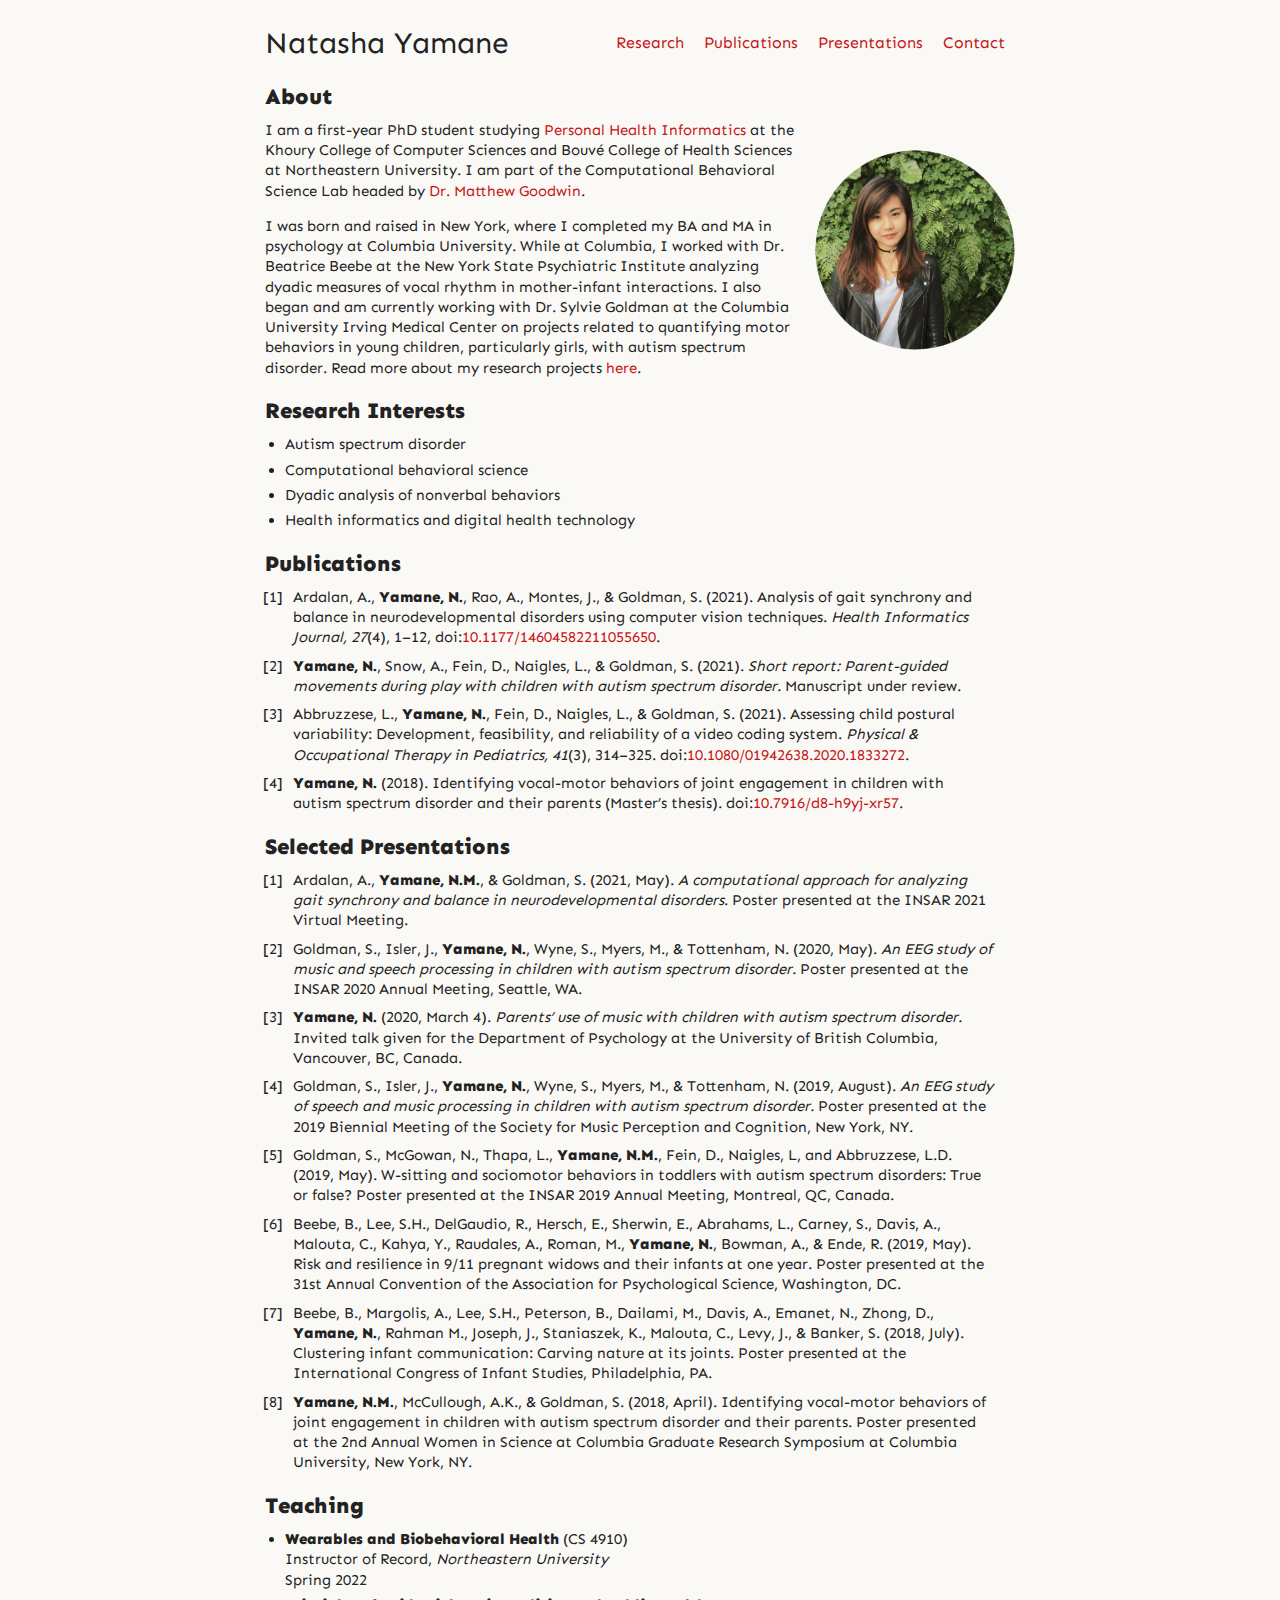
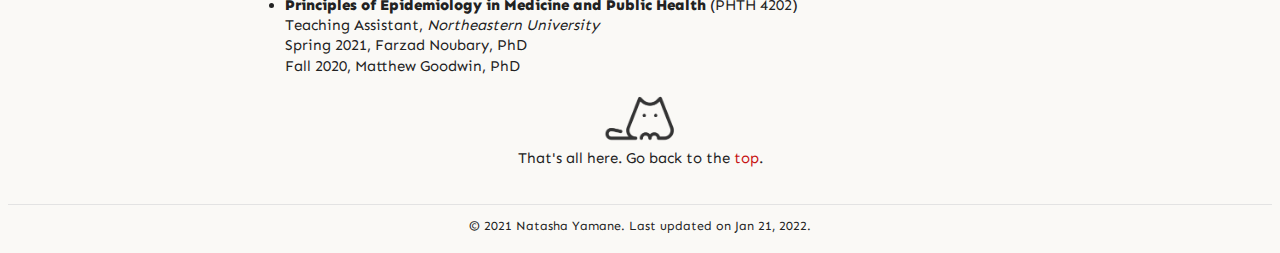
==== index.html @ d6c49e16 "updated pubs and teaching" ====
<!DOCTYPE html>
<html lang="en">

<head>
    <title>Natasha M. Yamane</title>
    <meta charset="UTF-8">
    <link rel="preconnect" href="https://fonts.googleapis.com">
    <link rel="preconnect" href="https://fonts.gstatic.com" crossorigin>
    <link href="https://fonts.googleapis.com/css2?family=Sen&display=swap" rel="stylesheet">
    <link href="https://fonts.googleapis.com/css2?family=Sen:wght@400;700;800&display=swap" rel="stylesheet">
    <link rel="stylesheet" href="style.css">
</head>
    
<body>
    <div class="wrapper">
        <div class="navbar">
            <a href="index.html" class="title">Natasha Yamane</a>
            <ul class="navbar-list">
                <li class="navbar-item"><a href="research.html">Research</a></li>
                <li class="navbar-item"><a href="#pubs">Publications</a></li>
                <li class="navbar-item"><a href="#presentations">Presentations</a></li>
                <li class="navbar-item"><a href="contact.html">Contact</a></li>
            </ul>
        </div>

        <div class="container">
            <h2>About</h2>
            <p><img class="profile-picture" src="assets/nyamane_profile.png"></p>
            <p>I am a first-year PhD student studying <a href="https://phi.khoury.northeastern.edu/" target="new">Personal Health Informatics</a> at the Khoury College of Computer Sciences and Bouvé College of Health Sciences at Northeastern University. I am part of the Computational Behavioral Science Lab headed by <a href="https://www.khoury.northeastern.edu/people/matthew-goodwin">Dr. Matthew Goodwin</a>.</p>
            
            <p>I was born and raised in New York, where I completed my BA and MA in psychology at Columbia University. While at Columbia, I worked with Dr. Beatrice Beebe at the New York State Psychiatric Institute analyzing dyadic measures of vocal rhythm in mother-infant interactions. I also began and am currently working with Dr. Sylvie Goldman at the Columbia University Irving Medical Center on projects related to quantifying motor behaviors in young children, particularly girls, with autism spectrum disorder. Read more about my research projects <a href="/research.html">here</a>.</p>
            
            <h2>Research Interests</h2>
            <ul>
                <li>Autism spectrum disorder</li>
                <li>Computational behavioral science</li>
                <li>Dyadic analysis of nonverbal behaviors</li>
                <li>Health informatics and digital health technology</li>
            </ul>
            
            <h2 id="pubs">Publications</h2>
            <ol>
                <li>Ardalan, A., <b>Yamane, N.</b>, Rao, A., Montes, J., & Goldman, S. (2021). Analysis of gait synchrony and balance in neurodevelopmental disorders using computer vision techniques. <i>Health Informatics Journal, 27</i>(4), 1–12, doi:<a href="https://doi.org/10.1177/14604582211055650" target="new">10.1177/14604582211055650</a>.</li>
                <li><b>Yamane, N.</b>, Snow, A., Fein, D., Naigles, L., & Goldman, S. (2021). <i>Short report: Parent-guided movements during play with children with autism spectrum disorder.</i> Manuscript under review.</li>
                <li>Abbruzzese, L., <b>Yamane, N.</b>, Fein, D., Naigles, L., & Goldman, S. (2021). Assessing child postural variability: Development, feasibility, and reliability of a video coding system. <i>Physical & Occupational Therapy in Pediatrics, 41</i>(3), 314–325. doi:<a href="https://doi.org/10.1080/01942638.2020.1833272" target="new">10.1080/01942638.2020.1833272</a>.</li>
                <li><b>Yamane, N.</b> (2018). Identifying vocal-motor behaviors of joint engagement in children with autism spectrum disorder and their parents (Master’s thesis). doi:<a href="https://academiccommons.columbia.edu/doi/10.7916/d8-h9yj-xr57" target="new">10.7916/d8-h9yj-xr57</a>.</li>
            </ol>
            
            <h2 id="presentations">Selected Presentations</h2>
            <ol>
                <li>Ardalan, A., <b>Yamane, N.M.</b>, & Goldman, S. (2021, May). <i>A computational approach for analyzing gait synchrony and balance in neurodevelopmental disorders</i>. Poster presented at the INSAR 2021 Virtual Meeting.</li>
                <li>Goldman, S., Isler, J., <b>Yamane, N.</b>, Wyne, S., Myers, M., & Tottenham, N. (2020, May). <i>An EEG study of music and speech processing in children with autism spectrum disorder.</i> Poster presented at the INSAR 2020 Annual Meeting, Seattle, WA.</li>
                <li><b>Yamane, N.</b> (2020, March 4). <i>Parents’ use of music with children with autism spectrum disorder.</i> Invited talk given for the Department of Psychology at the University of British Columbia, Vancouver, BC, Canada.</li>
                <li>Goldman, S., Isler, J., <b>Yamane, N.</b>, Wyne, S., Myers, M., & Tottenham, N. (2019, August). <i>An EEG study of speech and music processing in children with autism spectrum disorder.</i> Poster presented at the 2019 Biennial Meeting of the Society for Music Perception and Cognition, New York, NY.</li>
                <li>Goldman, S., McGowan, N., Thapa, L., <b>Yamane, N.M.</b>, Fein, D., Naigles, L, and Abbruzzese, L.D. (2019, May). W-sitting and sociomotor behaviors in toddlers with autism spectrum disorders: True or false? Poster presented at the INSAR 2019 Annual Meeting, Montreal, QC, Canada.</li>
                <li>Beebe, B., Lee, S.H., DelGaudio, R., Hersch, E., Sherwin, E., Abrahams, L., Carney, S., Davis, A., Malouta, C., Kahya, Y., Raudales, A., Roman, M., <b>Yamane, N.</b>, Bowman, A., & Ende, R. (2019, May). Risk and resilience in 9/11 pregnant widows and their infants at one year. Poster presented at the 31st Annual Convention of the Association for Psychological Science, Washington, DC.</li>
                <li>Beebe, B., Margolis, A., Lee, S.H., Peterson, B., Dailami, M., Davis, A., Emanet, N., Zhong, D., <b>Yamane, N.</b>, Rahman M., Joseph, J., Staniaszek, K., Malouta, C., Levy, J., & Banker, S. (2018, July). Clustering infant communication: Carving nature at its joints. Poster presented at the International Congress of Infant Studies, Philadelphia, PA.</li>
                <li><b>Yamane, N.M.</b>, McCullough, A.K., & Goldman, S. (2018, April). Identifying vocal-motor behaviors of joint engagement in children with autism spectrum disorder and their parents. Poster presented at the 2nd Annual Women in Science at Columbia Graduate Research Symposium at Columbia University, New York, NY.</li>
            </ol>
            
            <h2>Teaching</h2>
            <ul>
                <li><b>Wearables and Biobehavioral Health</b> (CS 4910)
                <br>
                Instructor of Record, <i>Northeastern University</i>
                <br>
                Spring 2022</li>
                <li><b>Principles of Epidemiology in Medicine and Public Health</b> (PHTH 4202)
                <br>
                Teaching Assistant, <i>Northeastern University</i>
                <br>
                Spring 2021, Farzad Noubary, PhD
                <br>
                Fall 2020, Matthew Goodwin, PhD</li>
            </ul>
            
            <p align="center"><img src="assets/cat.png" width="75">
            <br>
            That's all here. Go back to the <a href="#top">top</a>.</p>
        </div>
    </div>
    
    <footer class="footer">
        <div>
            <small>© 2021 Natasha Yamane. Last updated on <a href="https://github.com/nmy2103/nmy2103.github.io">Jan 21, 2022</a>.</small>
        </div>
    </footer>
</body>
</html>
---- style.css ----
/* general formatting */
html {
    scroll-behavior: smooth;
}

body, p {
    background-color: #FAF9F6;
    font-family: 'Sen', sans-serif;
    font-size: 15px;
    color: #222222;
    line-height: 1.35em;
}

b {
    font-weight: 800;
}

strong {
    font-weight: 700;
}

.title {
    font-size: 30px;
    color: #222222;
}

h1, h2 {
    font-size: 22px;
    font-family: 'Sen', sans-serif;
    font-weight: 800;
    padding-top: 5px;
    margin-bottom: -2px;
}

table, th, tr {
    border: 0;
    padding-right: 3px;
    margin-top: 10px;
    margin-left: -2px;
    width: 100%;
}

/* styles profile picture */
.profile-picture {
    height: 200px;
    width: 200px;
    position: relative;
    margin: 30px 0 0 15px;
    float: right;
    border-radius: 50%;
}

/* styles links and navigation bar */
.navbar {
    display: flex;
    flex-direction: row;
    justify-content: space-between;
    align-items: center;
    margin-top: 15px;
}

.navbar-list {
    display: flex;
    margin: 0;
    padding: 0;
}

.navbar-item {
    display: flex;
    list-style-type: none;
    margin: 5px;
}

.navbar-item a {
    padding: 5px;
    font-size: 16px;
    color: #c71414;
}

a {
    text-decoration: none;
    color: #c71414;
}
    
a:hover {
    text-decoration: none;
    background-color: #c71414;
    color: #ffffff;
}

.clicked {
    padding: 5px;
    font-size: 16px;
    color: #c71414;
    font-weight: 800;
}

/* styles page components */
.wrapper {
    min-height: 100%;
    max-width: 750px;
    margin: auto;
    display: flex;
    flex-direction: column;
    position: relative;
}

.container {
    max-width: 750px;
    margin: 0;
}

.footer {
    border-top: 1px solid #e3e3e3;
    padding: 10px 0px 0px 0px;
    margin-top: 20px;
    left: 0;
    bottom: 0;
    height: 30px;
    width: 100%;
}

.footer-short {
    border-top: 1px solid #e3e3e3;
    padding: 10px 0px 0px 0px;
    position: absolute;
    left: 0;
    bottom: 0;
    height: 30px;
    width: 100%;
}

footer div {
    text-align: center;
    margin: auto;
}

footer a {
    color: #222222;
}

/* styles lists and list items */
.container ol, ul {
    padding: 0 20px 0 20px;
    display: block;
    counter-reset: list;
}

.container ul>li {
    margin: 5px 0 5px 0;
}

.container ol>li {
    margin: 8px 0 5px 8px;
    list-style: none;
    position: relative;
}

.container ol>li:before {
    content: "[" counter(list,decimal) "] ";
    counter-increment: list;
    position: absolute;
    margin-left: -30px;
}
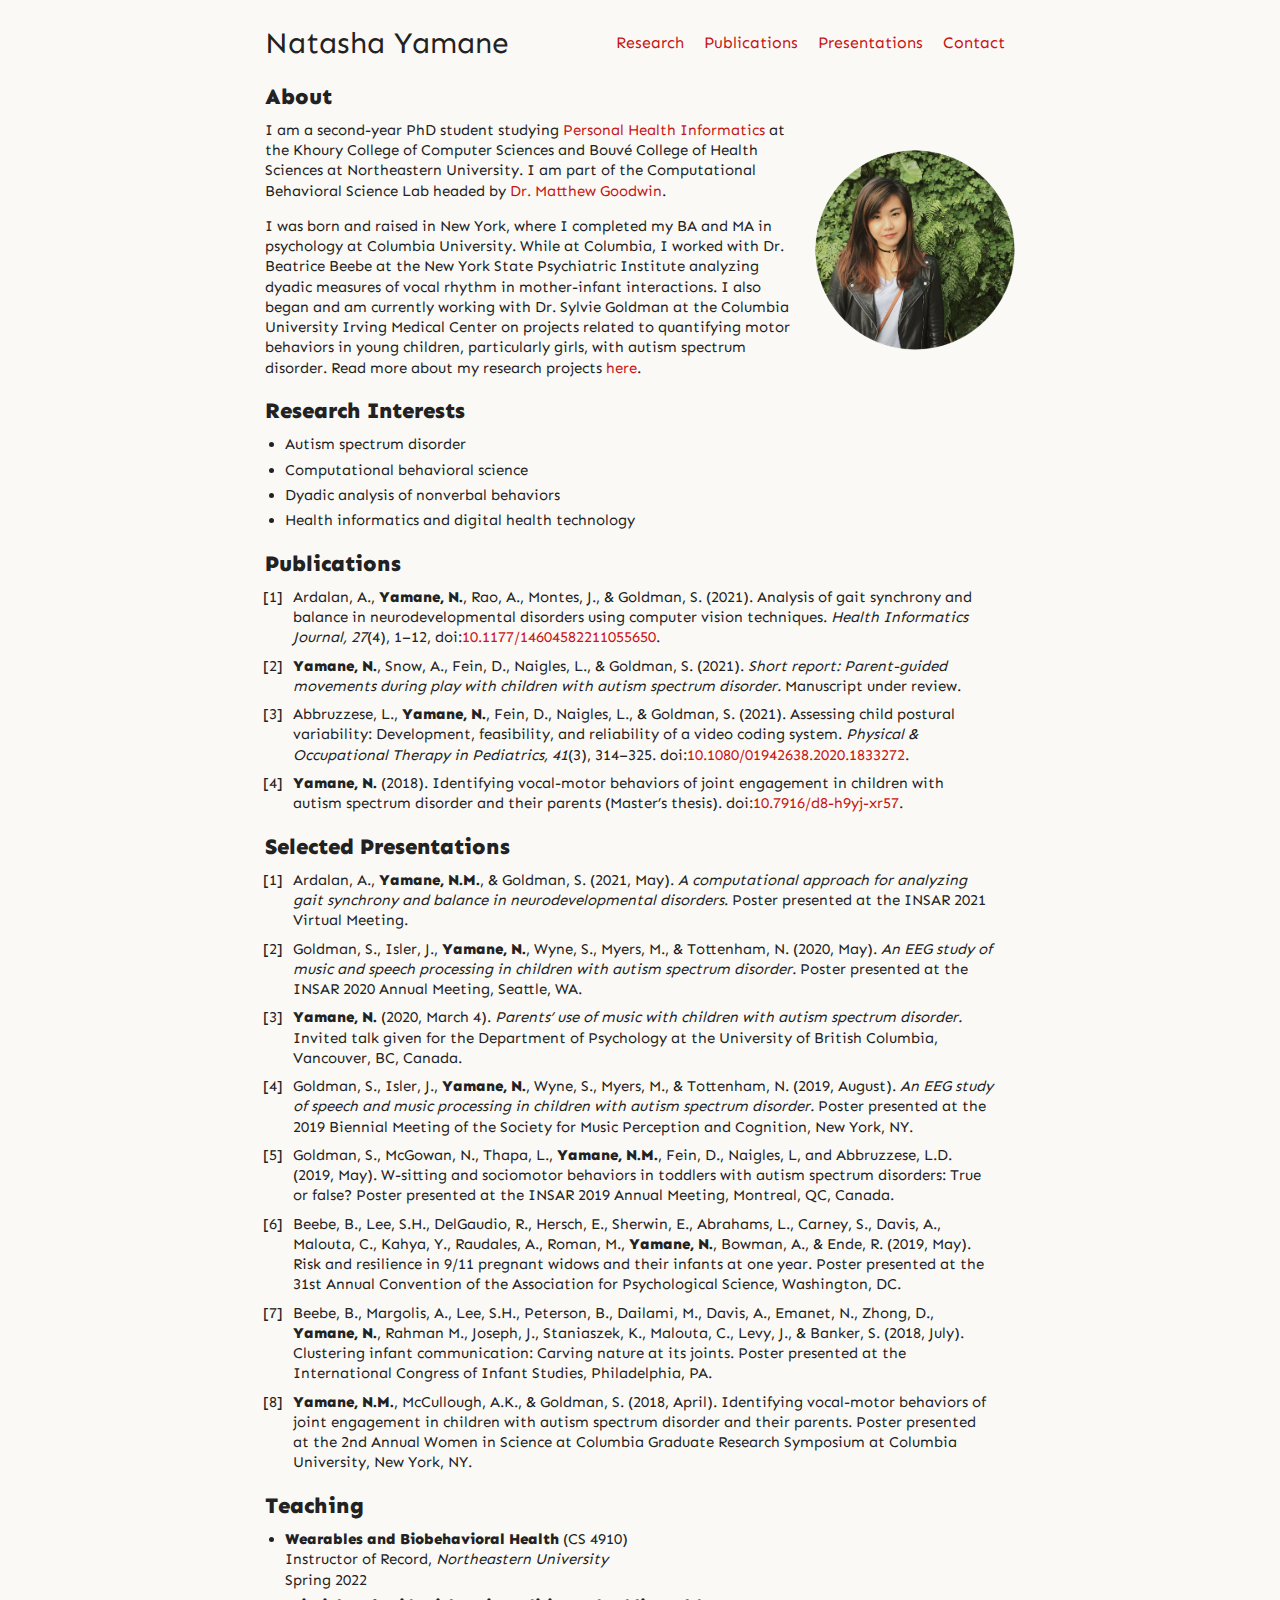
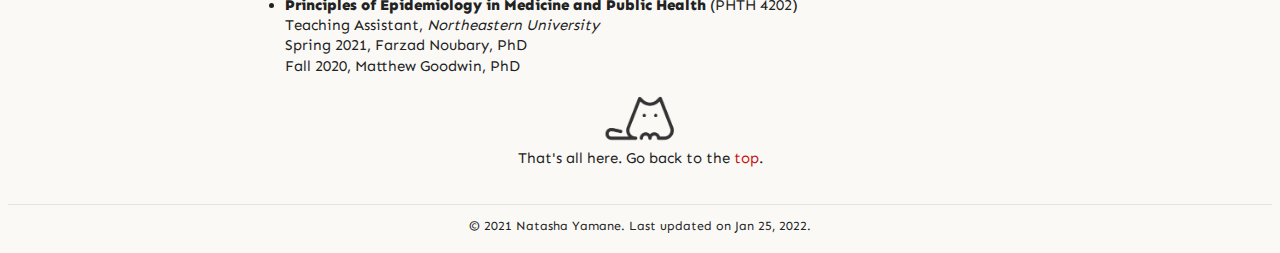
==== commit b57a4652: "updated about" ====
--- a/index.html
+++ b/index.html
@@ -2,13 +2,13 @@
 <html lang="en">
 
 <head>
-    <title>Natasha M. Yamane</title>
     <meta charset="UTF-8">
     <link rel="preconnect" href="https://fonts.googleapis.com">
     <link rel="preconnect" href="https://fonts.gstatic.com" crossorigin>
     <link href="https://fonts.googleapis.com/css2?family=Sen&display=swap" rel="stylesheet">
     <link href="https://fonts.googleapis.com/css2?family=Sen:wght@400;700;800&display=swap" rel="stylesheet">
-    <link rel="stylesheet" href="style.css">
+    <link rel="stylesheet" type="text/css" href="style.css">
+    <title>Natasha M. Yamane</title>
 </head>
     
 <body>
@@ -26,7 +26,7 @@
         <div class="container">
             <h2>About</h2>
             <p><img class="profile-picture" src="assets/nyamane_profile.png"></p>
-            <p>I am a first-year PhD student studying <a href="https://phi.khoury.northeastern.edu/" target="new">Personal Health Informatics</a> at the Khoury College of Computer Sciences and Bouvé College of Health Sciences at Northeastern University. I am part of the Computational Behavioral Science Lab headed by <a href="https://www.khoury.northeastern.edu/people/matthew-goodwin">Dr. Matthew Goodwin</a>.</p>
+            <p>I am a second-year PhD student studying <a href="https://phi.khoury.northeastern.edu/" target="new">Personal Health Informatics</a> at the Khoury College of Computer Sciences and Bouvé College of Health Sciences at Northeastern University. I am part of the Computational Behavioral Science Lab headed by <a href="https://www.khoury.northeastern.edu/people/matthew-goodwin">Dr. Matthew Goodwin</a>.</p>
             
             <p>I was born and raised in New York, where I completed my BA and MA in psychology at Columbia University. While at Columbia, I worked with Dr. Beatrice Beebe at the New York State Psychiatric Institute analyzing dyadic measures of vocal rhythm in mother-infant interactions. I also began and am currently working with Dr. Sylvie Goldman at the Columbia University Irving Medical Center on projects related to quantifying motor behaviors in young children, particularly girls, with autism spectrum disorder. Read more about my research projects <a href="/research.html">here</a>.</p>
             
@@ -82,8 +82,8 @@
     
     <footer class="footer">
         <div>
-            <small>© 2021 Natasha Yamane. Last updated on <a href="https://github.com/nmy2103/nmy2103.github.io">Jan 21, 2022</a>.</small>
+            <small>© 2021 Natasha Yamane. Last updated on <a href="https://github.com/nmy2103/nmy2103.github.io">Jan 25, 2022</a>.</small>
         </div>
     </footer>
 </body>
-</html>+</html>
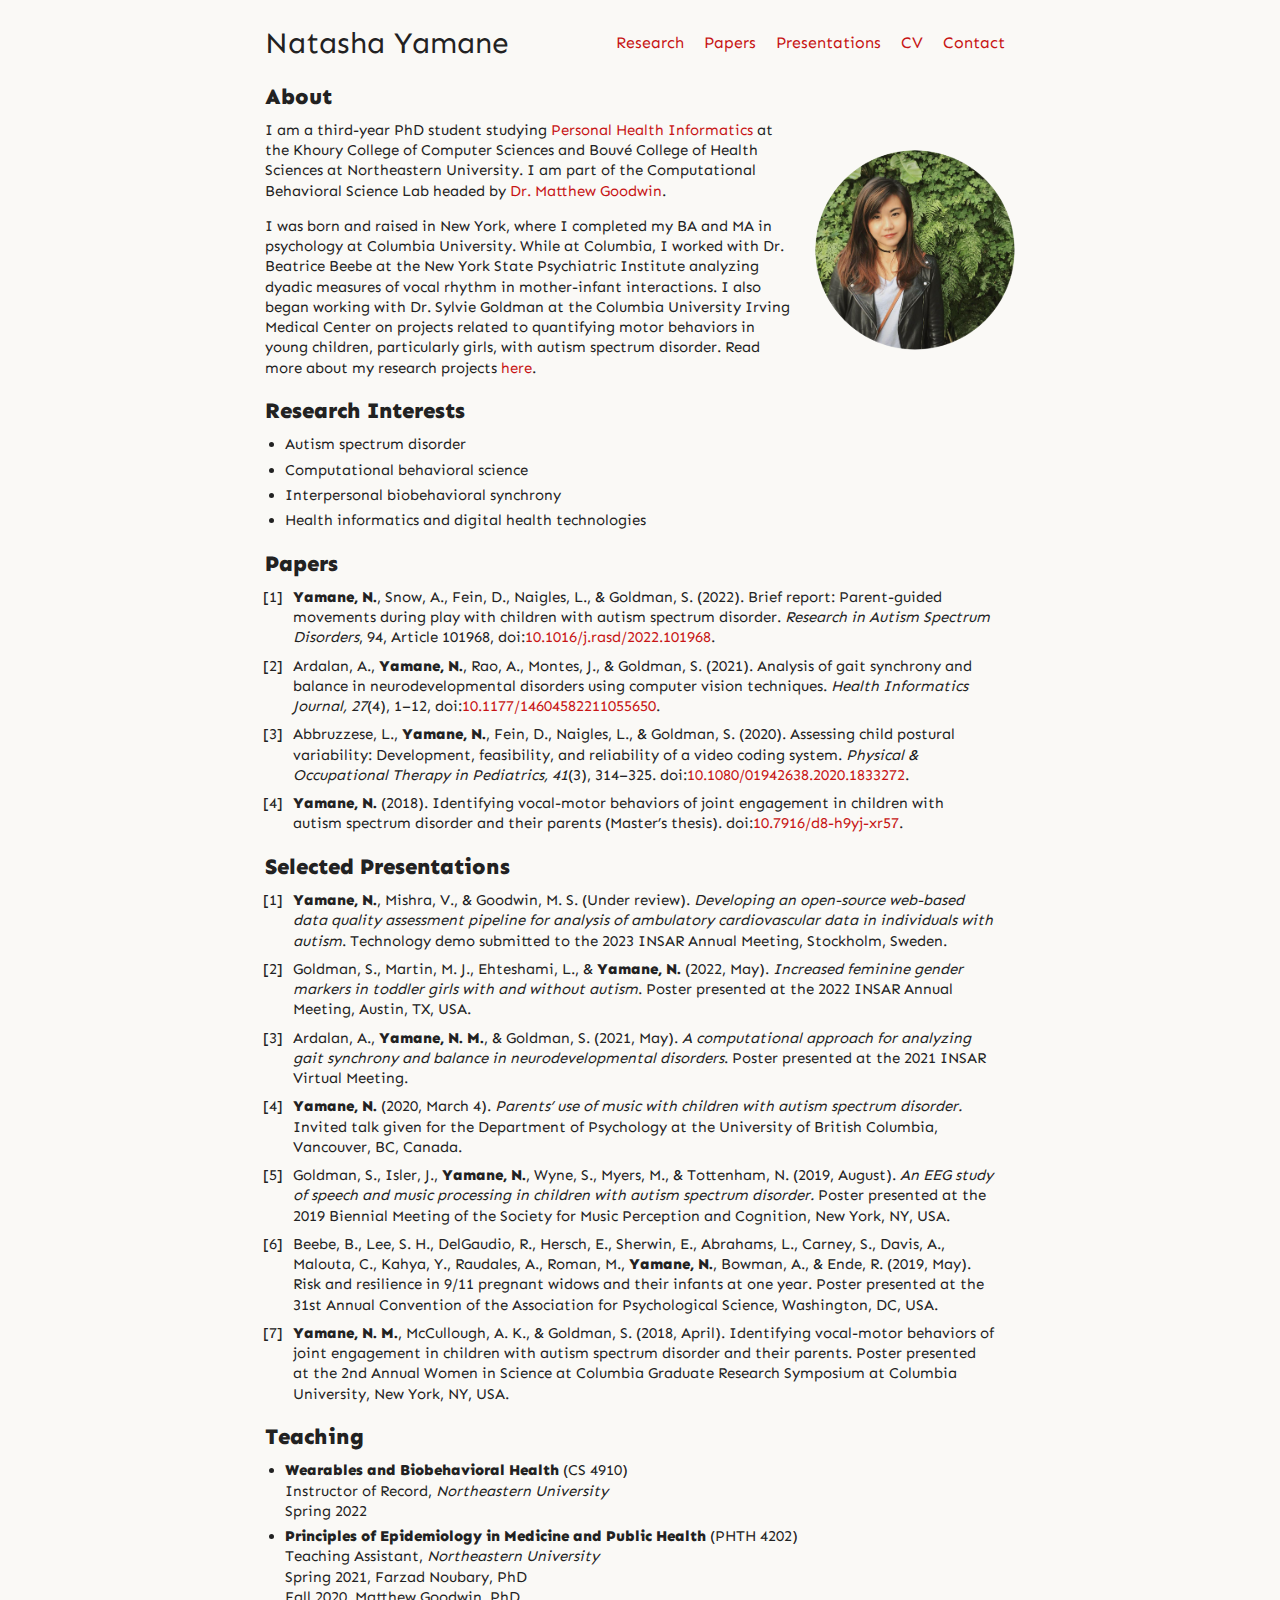
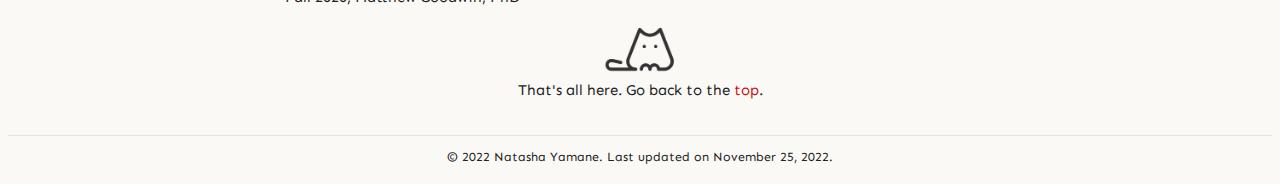
==== commit c17bd56d: "updated index.html" ====
--- a/index.html
+++ b/index.html
@@ -17,8 +17,9 @@
             <a href="index.html" class="title">Natasha Yamane</a>
             <ul class="navbar-list">
                 <li class="navbar-item"><a href="research.html">Research</a></li>
-                <li class="navbar-item"><a href="#pubs">Publications</a></li>
+                <li class="navbar-item"><a href="#pubs">Papers</a></li>
                 <li class="navbar-item"><a href="#presentations">Presentations</a></li>
+                <li class="navbar-item"><a href="assets/NatashaYamane_CV.pdf" target="new">CV</a></li>
                 <li class="navbar-item"><a href="contact.html">Contact</a></li>
             </ul>
         </div>
@@ -26,36 +27,35 @@
         <div class="container">
             <h2>About</h2>
             <p><img class="profile-picture" src="assets/nyamane_profile.png"></p>
-            <p>I am a second-year PhD student studying <a href="https://phi.khoury.northeastern.edu/" target="new">Personal Health Informatics</a> at the Khoury College of Computer Sciences and Bouvé College of Health Sciences at Northeastern University. I am part of the Computational Behavioral Science Lab headed by <a href="https://www.khoury.northeastern.edu/people/matthew-goodwin">Dr. Matthew Goodwin</a>.</p>
+            <p>I am a third-year PhD student studying <a href="https://phi.khoury.northeastern.edu/" target="new">Personal Health Informatics</a> at the Khoury College of Computer Sciences and Bouvé College of Health Sciences at Northeastern University. I am part of the Computational Behavioral Science Lab headed by <a href="https://bouve.northeastern.edu/directory/directory/matthew-goodwin/#_ga=2.94715100.1994237582.1669315515-2011349866.1601664144" target="new">Dr. Matthew Goodwin</a>.</p>
             
-            <p>I was born and raised in New York, where I completed my BA and MA in psychology at Columbia University. While at Columbia, I worked with Dr. Beatrice Beebe at the New York State Psychiatric Institute analyzing dyadic measures of vocal rhythm in mother-infant interactions. I also began and am currently working with Dr. Sylvie Goldman at the Columbia University Irving Medical Center on projects related to quantifying motor behaviors in young children, particularly girls, with autism spectrum disorder. Read more about my research projects <a href="/research.html">here</a>.</p>
+            <p>I was born and raised in New York, where I completed my BA and MA in psychology at Columbia University. While at Columbia, I worked with Dr. Beatrice Beebe at the New York State Psychiatric Institute analyzing dyadic measures of vocal rhythm in mother-infant interactions. I also began working with Dr. Sylvie Goldman at the Columbia University Irving Medical Center on projects related to quantifying motor behaviors in young children, particularly girls, with autism spectrum disorder. Read more about my research projects <a href="research.html">here</a>.</p>
             
             <h2>Research Interests</h2>
             <ul>
                 <li>Autism spectrum disorder</li>
                 <li>Computational behavioral science</li>
-                <li>Dyadic analysis of nonverbal behaviors</li>
-                <li>Health informatics and digital health technology</li>
+                <li>Interpersonal biobehavioral synchrony</li>
+                <li>Health informatics and digital health technologies</li>
             </ul>
             
-            <h2 id="pubs">Publications</h2>
+            <h2 id="pubs">Papers</h2>
             <ol>
+                <li><b>Yamane, N.</b>, Snow, A., Fein, D., Naigles, L., & Goldman, S. (2022). Brief report: Parent-guided movements during play with children with autism spectrum disorder. <i>Research in Autism Spectrum Disorders</i>, 94, Article 101968, doi:<a href="https://doi.org/10.1016/j.rasd.2022.101968" target="new">10.1016/j.rasd/2022.101968</a>.</li>
                 <li>Ardalan, A., <b>Yamane, N.</b>, Rao, A., Montes, J., & Goldman, S. (2021). Analysis of gait synchrony and balance in neurodevelopmental disorders using computer vision techniques. <i>Health Informatics Journal, 27</i>(4), 1–12, doi:<a href="https://doi.org/10.1177/14604582211055650" target="new">10.1177/14604582211055650</a>.</li>
-                <li><b>Yamane, N.</b>, Snow, A., Fein, D., Naigles, L., & Goldman, S. (2021). <i>Short report: Parent-guided movements during play with children with autism spectrum disorder.</i> Manuscript under review.</li>
-                <li>Abbruzzese, L., <b>Yamane, N.</b>, Fein, D., Naigles, L., & Goldman, S. (2021). Assessing child postural variability: Development, feasibility, and reliability of a video coding system. <i>Physical & Occupational Therapy in Pediatrics, 41</i>(3), 314–325. doi:<a href="https://doi.org/10.1080/01942638.2020.1833272" target="new">10.1080/01942638.2020.1833272</a>.</li>
+                <li>Abbruzzese, L., <b>Yamane, N.</b>, Fein, D., Naigles, L., & Goldman, S. (2020). Assessing child postural variability: Development, feasibility, and reliability of a video coding system. <i>Physical & Occupational Therapy in Pediatrics, 41</i>(3), 314–325. doi:<a href="https://doi.org/10.1080/01942638.2020.1833272" target="new">10.1080/01942638.2020.1833272</a>.</li>
                 <li><b>Yamane, N.</b> (2018). Identifying vocal-motor behaviors of joint engagement in children with autism spectrum disorder and their parents (Master’s thesis). doi:<a href="https://academiccommons.columbia.edu/doi/10.7916/d8-h9yj-xr57" target="new">10.7916/d8-h9yj-xr57</a>.</li>
             </ol>
             
             <h2 id="presentations">Selected Presentations</h2>
             <ol>
-                <li>Ardalan, A., <b>Yamane, N.M.</b>, & Goldman, S. (2021, May). <i>A computational approach for analyzing gait synchrony and balance in neurodevelopmental disorders</i>. Poster presented at the INSAR 2021 Virtual Meeting.</li>
-                <li>Goldman, S., Isler, J., <b>Yamane, N.</b>, Wyne, S., Myers, M., & Tottenham, N. (2020, May). <i>An EEG study of music and speech processing in children with autism spectrum disorder.</i> Poster presented at the INSAR 2020 Annual Meeting, Seattle, WA.</li>
+                <li><b>Yamane, N.</b>, Mishra, V., & Goodwin, M. S. (Under review). <i>Developing an open-source web-based data quality assessment pipeline for analysis of ambulatory cardiovascular data in individuals with autism</i>. Technology demo submitted to the 2023 INSAR Annual Meeting, Stockholm, Sweden.</li>
+                <li>Goldman, S., Martin, M. J., Ehteshami, L., & <b>Yamane, N.</b> (2022, May). <i>Increased feminine gender markers in toddler girls with and without autism</i>. Poster presented at the 2022 INSAR Annual Meeting, Austin, TX, USA.</li>
+                <li>Ardalan, A., <b>Yamane, N. M.</b>, & Goldman, S. (2021, May). <i>A computational approach for analyzing gait synchrony and balance in neurodevelopmental disorders</i>. Poster presented at the 2021 INSAR Virtual Meeting.</li>
                 <li><b>Yamane, N.</b> (2020, March 4). <i>Parents’ use of music with children with autism spectrum disorder.</i> Invited talk given for the Department of Psychology at the University of British Columbia, Vancouver, BC, Canada.</li>
-                <li>Goldman, S., Isler, J., <b>Yamane, N.</b>, Wyne, S., Myers, M., & Tottenham, N. (2019, August). <i>An EEG study of speech and music processing in children with autism spectrum disorder.</i> Poster presented at the 2019 Biennial Meeting of the Society for Music Perception and Cognition, New York, NY.</li>
-                <li>Goldman, S., McGowan, N., Thapa, L., <b>Yamane, N.M.</b>, Fein, D., Naigles, L, and Abbruzzese, L.D. (2019, May). W-sitting and sociomotor behaviors in toddlers with autism spectrum disorders: True or false? Poster presented at the INSAR 2019 Annual Meeting, Montreal, QC, Canada.</li>
-                <li>Beebe, B., Lee, S.H., DelGaudio, R., Hersch, E., Sherwin, E., Abrahams, L., Carney, S., Davis, A., Malouta, C., Kahya, Y., Raudales, A., Roman, M., <b>Yamane, N.</b>, Bowman, A., & Ende, R. (2019, May). Risk and resilience in 9/11 pregnant widows and their infants at one year. Poster presented at the 31st Annual Convention of the Association for Psychological Science, Washington, DC.</li>
-                <li>Beebe, B., Margolis, A., Lee, S.H., Peterson, B., Dailami, M., Davis, A., Emanet, N., Zhong, D., <b>Yamane, N.</b>, Rahman M., Joseph, J., Staniaszek, K., Malouta, C., Levy, J., & Banker, S. (2018, July). Clustering infant communication: Carving nature at its joints. Poster presented at the International Congress of Infant Studies, Philadelphia, PA.</li>
-                <li><b>Yamane, N.M.</b>, McCullough, A.K., & Goldman, S. (2018, April). Identifying vocal-motor behaviors of joint engagement in children with autism spectrum disorder and their parents. Poster presented at the 2nd Annual Women in Science at Columbia Graduate Research Symposium at Columbia University, New York, NY.</li>
+                <li>Goldman, S., Isler, J., <b>Yamane, N.</b>, Wyne, S., Myers, M., & Tottenham, N. (2019, August). <i>An EEG study of speech and music processing in children with autism spectrum disorder.</i> Poster presented at the 2019 Biennial Meeting of the Society for Music Perception and Cognition, New York, NY,  USA.</li>
+                <li>Beebe, B., Lee, S. H., DelGaudio, R., Hersch, E., Sherwin, E., Abrahams, L., Carney, S., Davis, A., Malouta, C., Kahya, Y., Raudales, A., Roman, M., <b>Yamane, N.</b>, Bowman, A., & Ende, R. (2019, May). Risk and resilience in 9/11 pregnant widows and their infants at one year. Poster presented at the 31st Annual Convention of the Association for Psychological Science, Washington, DC, USA.</li>
+                <li><b>Yamane, N. M.</b>, McCullough, A. K., & Goldman, S. (2018, April). Identifying vocal-motor behaviors of joint engagement in children with autism spectrum disorder and their parents. Poster presented at the 2nd Annual Women in Science at Columbia Graduate Research Symposium at Columbia University, New York, NY, USA.</li>
             </ol>
             
             <h2>Teaching</h2>
@@ -82,7 +82,7 @@
     
     <footer class="footer">
         <div>
-            <small>© 2021 Natasha Yamane. Last updated on <a href="https://github.com/nmy2103/nmy2103.github.io">Jan 25, 2022</a>.</small>
+            <small>© 2022 Natasha Yamane. Last updated on <a href="https://github.com/nmy2103/nmy2103.github.io">November 25, 2022</a>.</small>
         </div>
     </footer>
 </body>
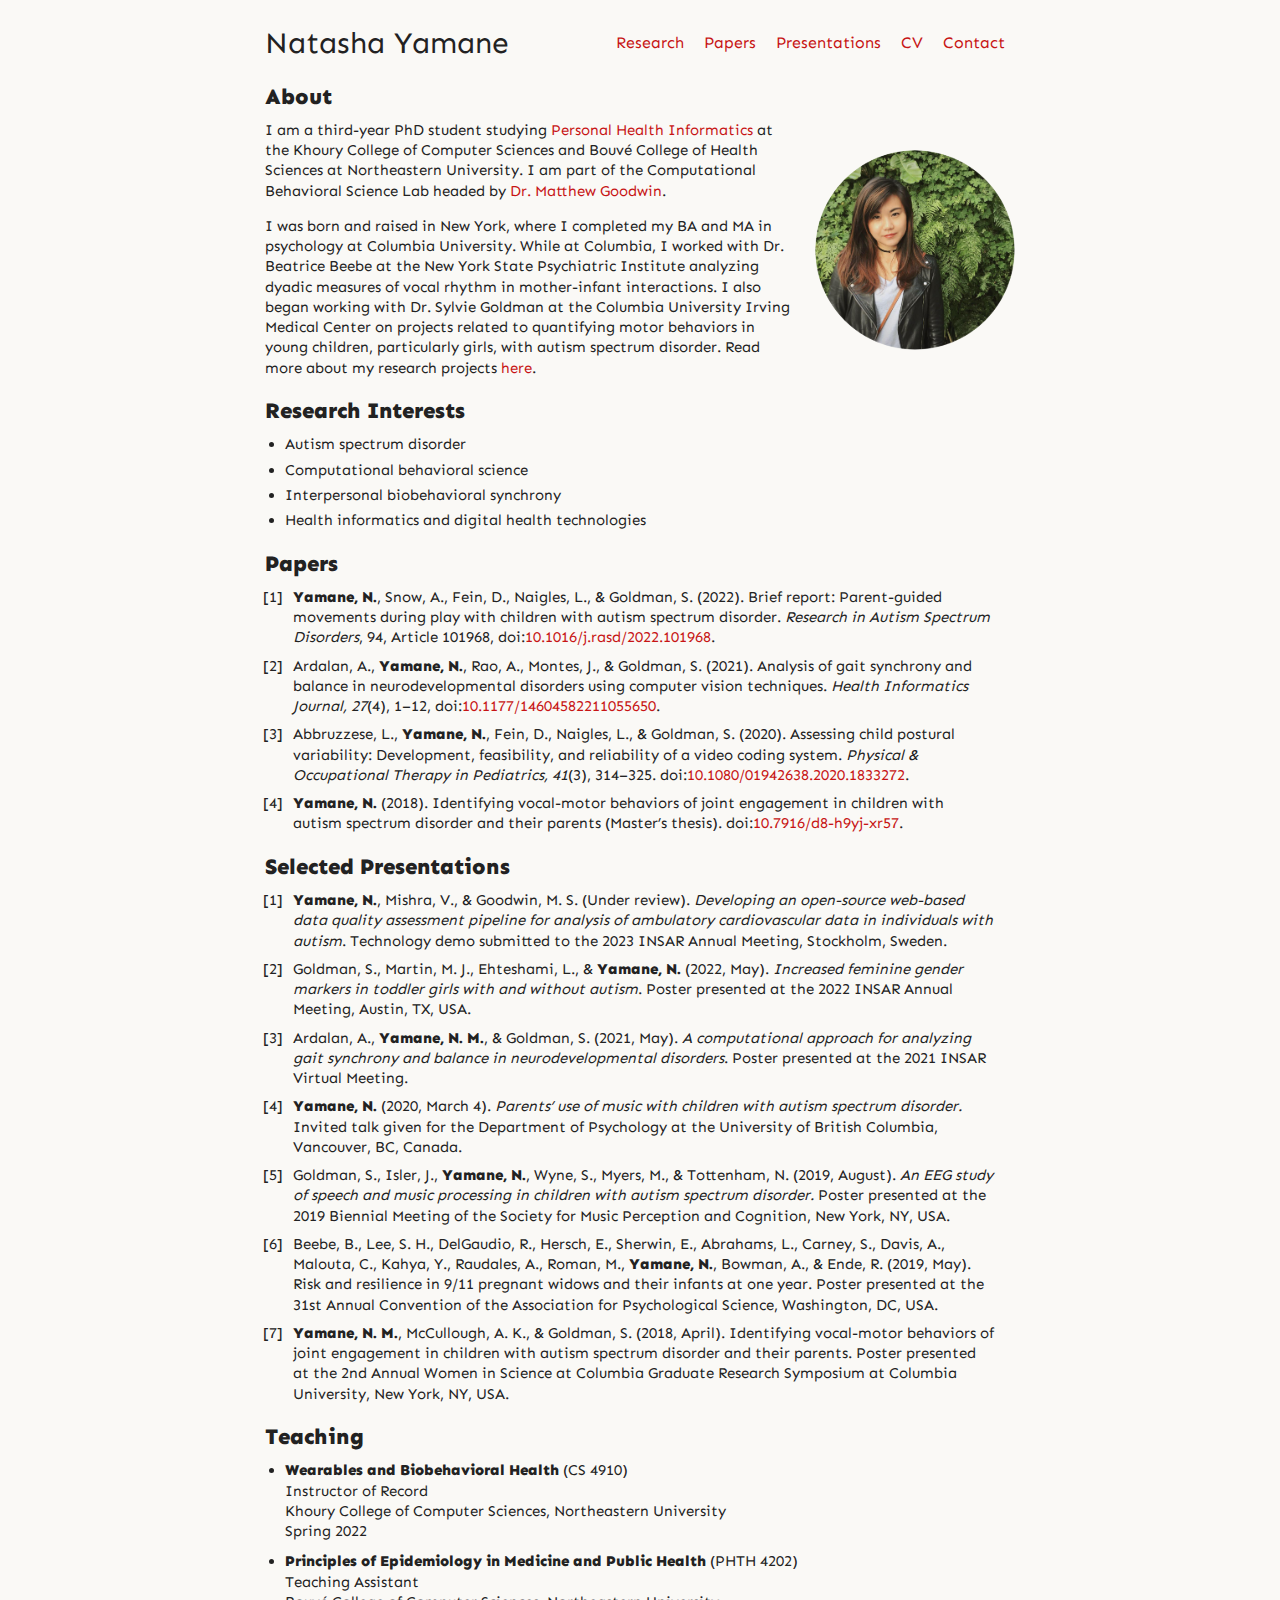
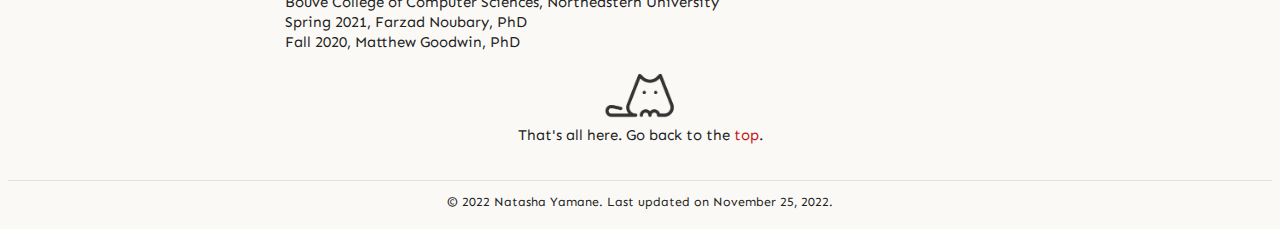
==== commit b05bb589: "updated teaching" ====
--- a/index.html
+++ b/index.html
@@ -62,19 +62,23 @@
             <ul>
                 <li><b>Wearables and Biobehavioral Health</b> (CS 4910)
                 <br>
-                Instructor of Record, <i>Northeastern University</i>
+                Instructor of Record
+                <br>
+                Khoury College of Computer Sciences, Northeastern University
                 <br>
                 Spring 2022</li>
-                <li><b>Principles of Epidemiology in Medicine and Public Health</b> (PHTH 4202)
+                <li style="margin-top: 10px"><b>Principles of Epidemiology in Medicine and Public Health</b> (PHTH 4202)
                 <br>
-                Teaching Assistant, <i>Northeastern University</i>
+                Teaching Assistant
+                <br>
+                Bouvé College of Computer Sciences, Northeastern University
                 <br>
                 Spring 2021, Farzad Noubary, PhD
                 <br>
                 Fall 2020, Matthew Goodwin, PhD</li>
             </ul>
             
-            <p align="center"><img src="assets/cat.png" width="75">
+            <p align="center" style="margin-top: 10px"><img src="assets/cat.png" width="75">
             <br>
             That's all here. Go back to the <a href="#top">top</a>.</p>
         </div>
--- a/style.css
+++ b/style.css
@@ -32,6 +32,13 @@
     margin-bottom: -2px;
 }
 
+h3 {
+    font-size: 17px;
+    font-weight: 600;
+    color: #4f4f4f;
+    padding-top: 15px;
+}
+
 table, th, tr {
     border: 0;
     padding-right: 3px;
@@ -47,6 +54,23 @@
     position: relative;
     margin: 30px 0 0 15px;
     float: right;
+    border-radius: 50%;
+}
+
+/* styles research images */
+.research-img-right {
+    width: 200px;
+    position: relative;
+    margin: 0px 0px 0px 15px;
+    float: right;
+    border-radius: 50%;
+}
+
+.research-img-left {
+    width: 200px;
+    position: relative;
+    margin: 0px 20px 0px 0px;
+    float: left;
     border-radius: 50%;
 }
 
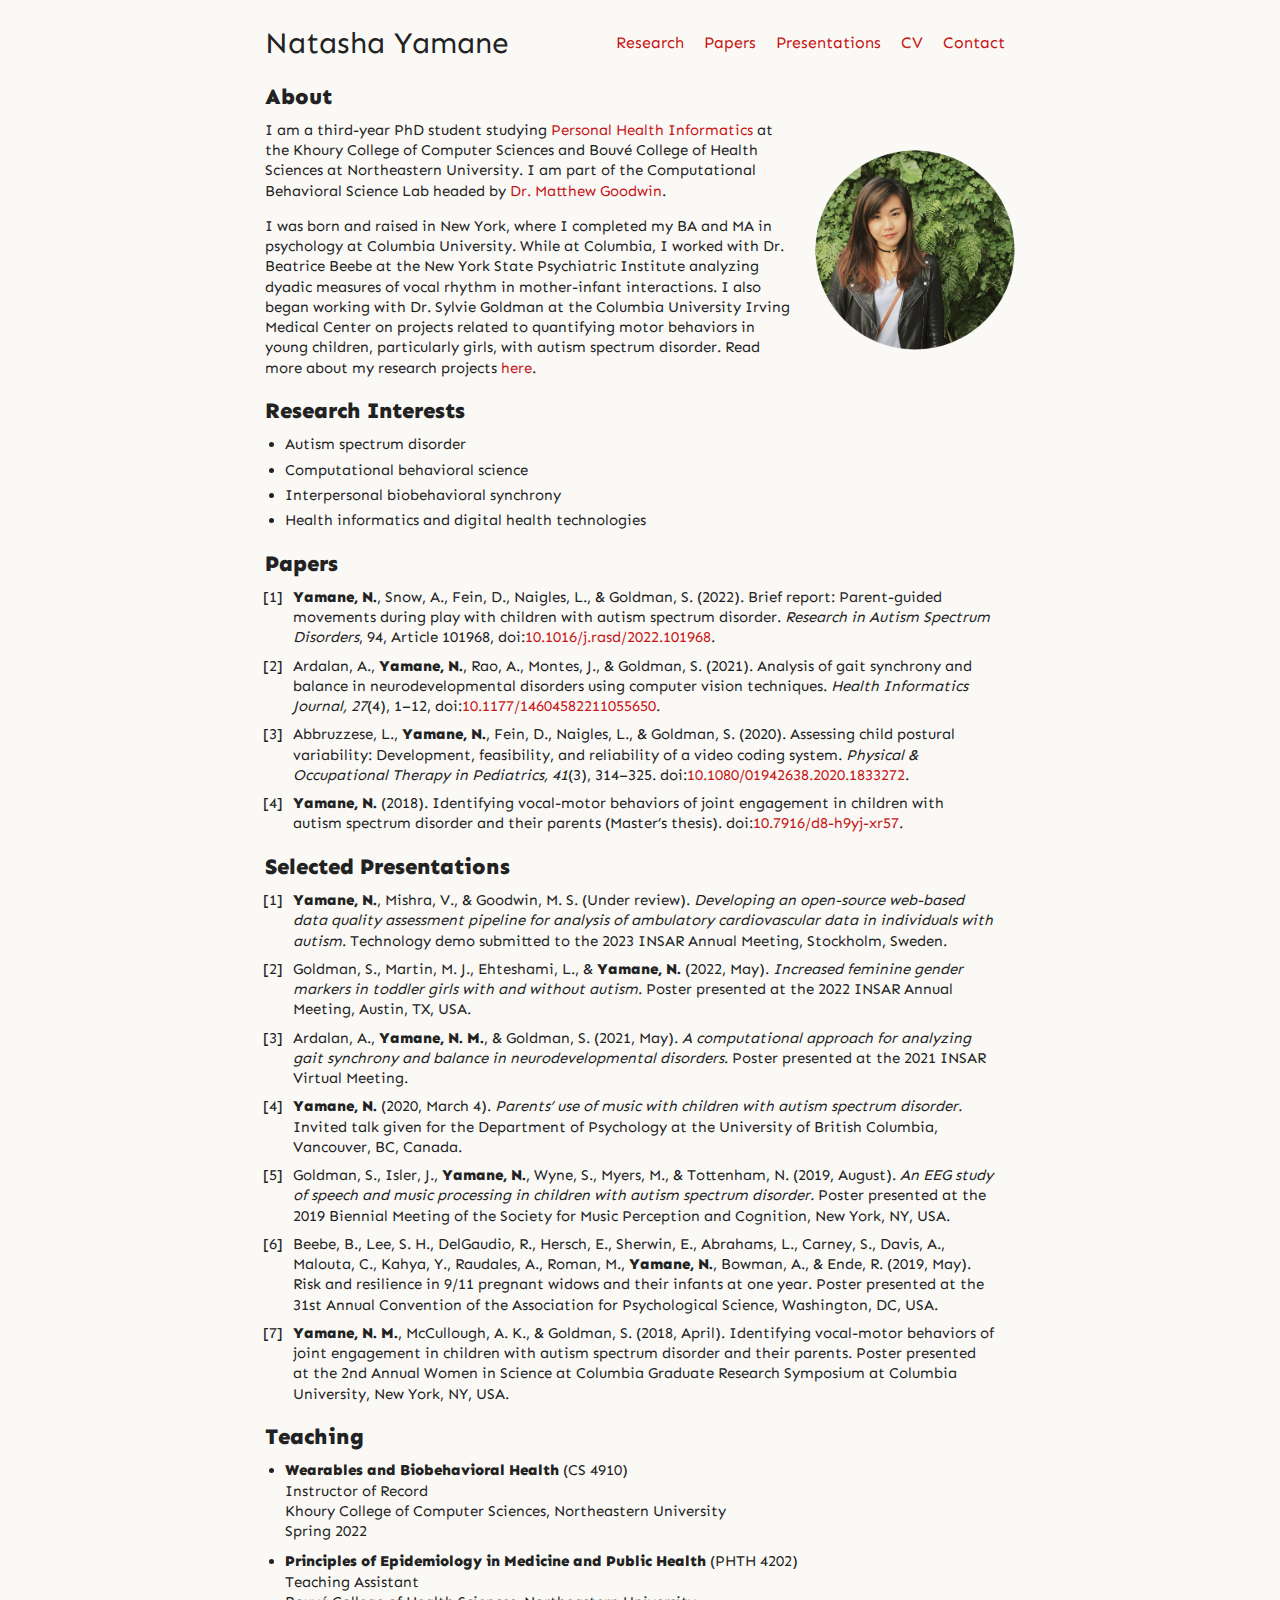
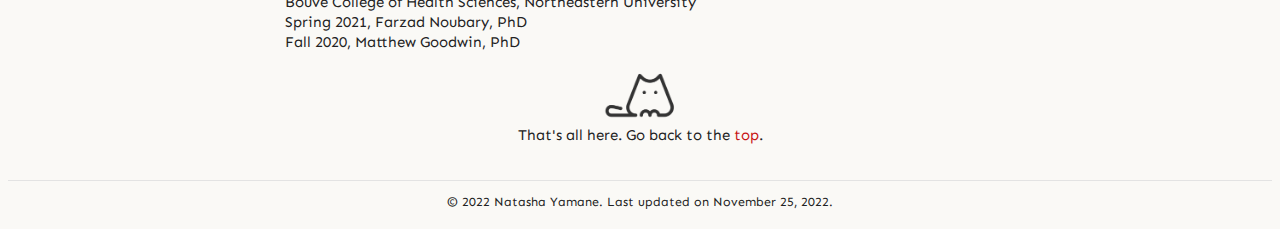
==== commit 7141787a: "updated teaching" ====
--- a/index.html
+++ b/index.html
@@ -71,7 +71,7 @@
                 <br>
                 Teaching Assistant
                 <br>
-                Bouvé College of Computer Sciences, Northeastern University
+                Bouvé College of Health Sciences, Northeastern University
                 <br>
                 Spring 2021, Farzad Noubary, PhD
                 <br>
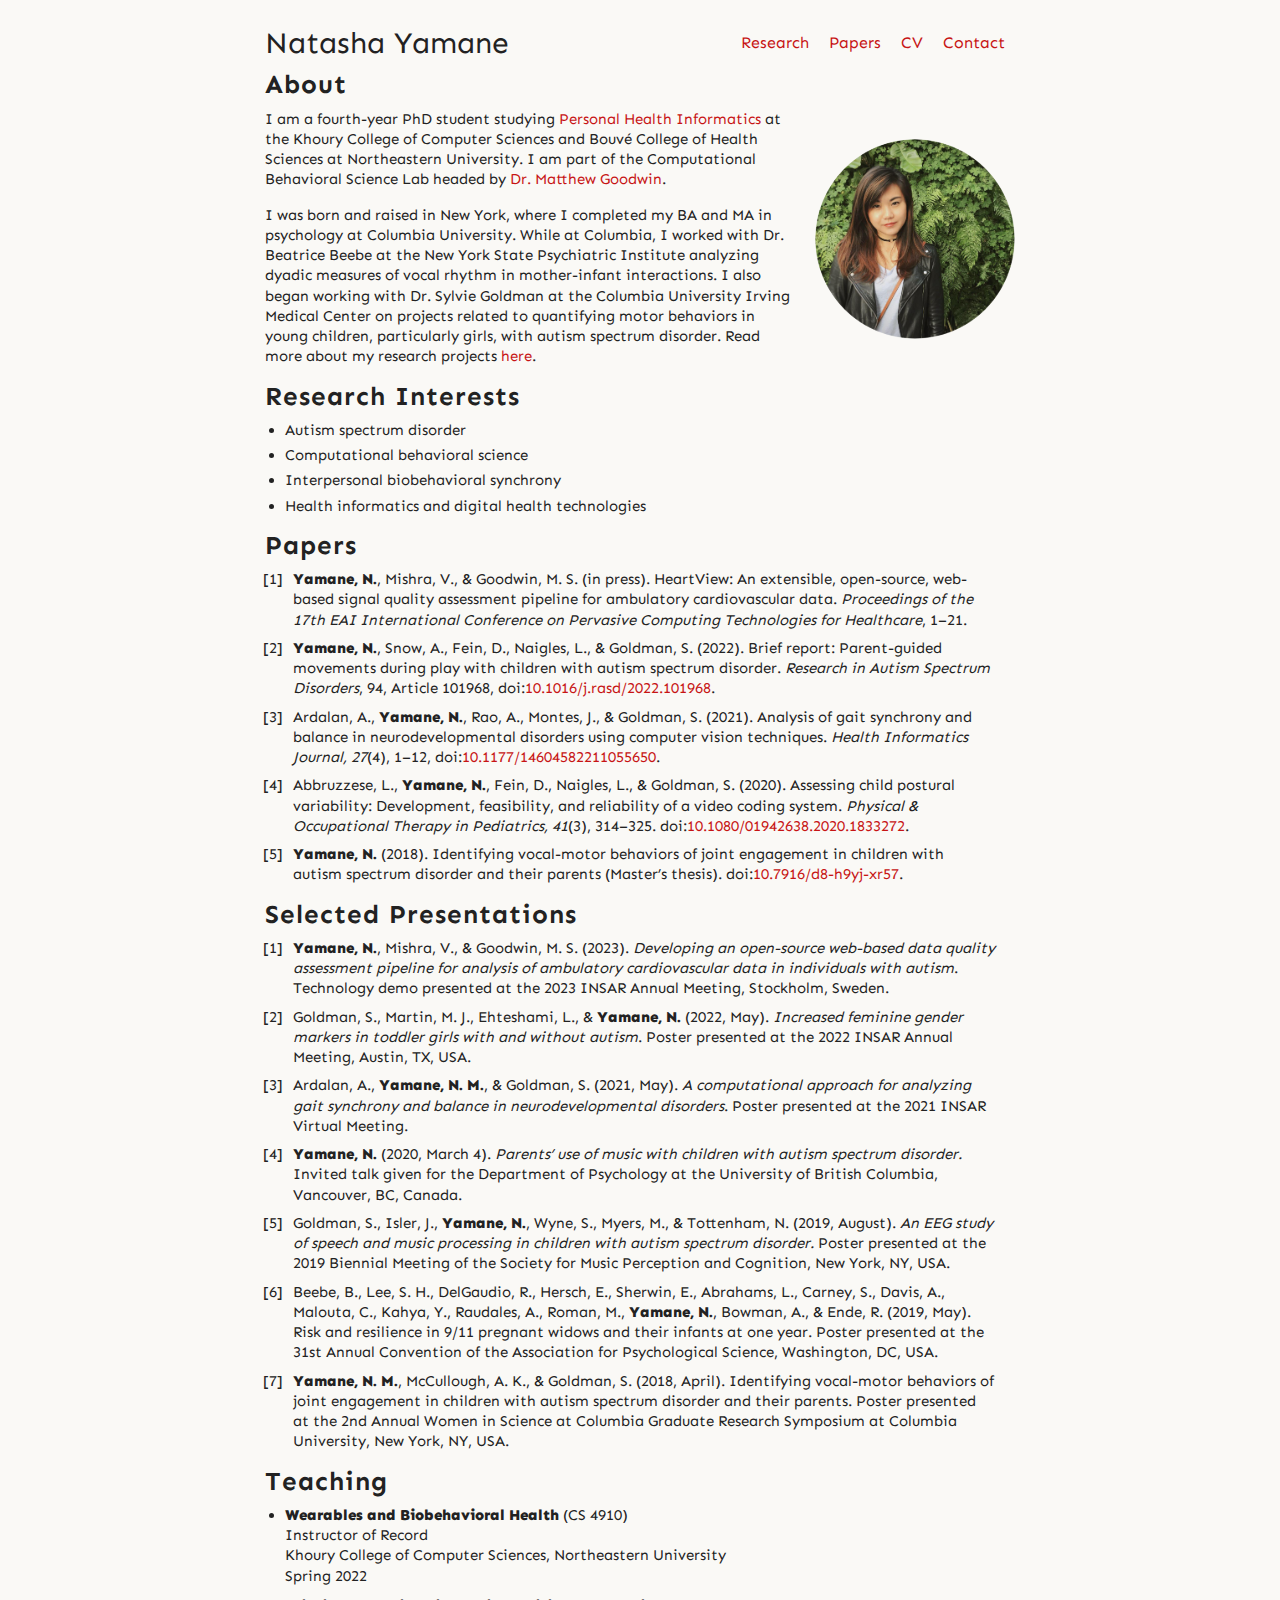
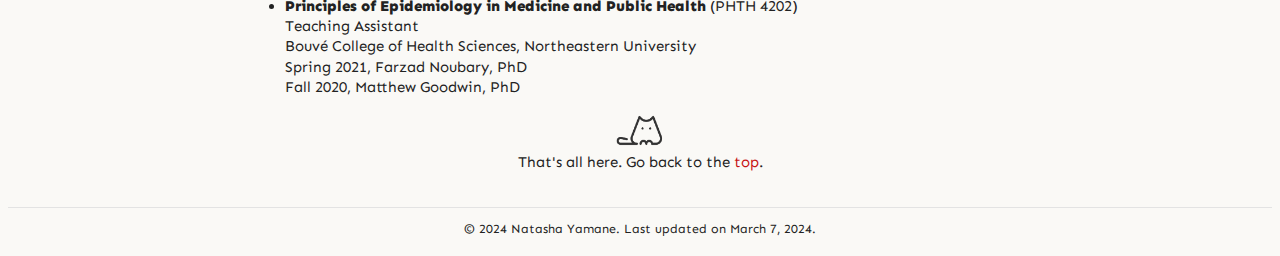
==== commit 4970803a: "updated with recent projects" ====
--- a/index.html
+++ b/index.html
@@ -18,7 +18,6 @@
             <ul class="navbar-list">
                 <li class="navbar-item"><a href="research.html">Research</a></li>
                 <li class="navbar-item"><a href="#pubs">Papers</a></li>
-                <li class="navbar-item"><a href="#presentations">Presentations</a></li>
                 <li class="navbar-item"><a href="assets/NatashaYamane_CV.pdf" target="new">CV</a></li>
                 <li class="navbar-item"><a href="contact.html">Contact</a></li>
             </ul>
@@ -27,10 +26,26 @@
         <div class="container">
             <h2>About</h2>
             <p><img class="profile-picture" src="assets/nyamane_profile.png"></p>
-            <p>I am a third-year PhD student studying <a href="https://phi.khoury.northeastern.edu/" target="new">Personal Health Informatics</a> at the Khoury College of Computer Sciences and Bouvé College of Health Sciences at Northeastern University. I am part of the Computational Behavioral Science Lab headed by <a href="https://bouve.northeastern.edu/directory/directory/matthew-goodwin/#_ga=2.94715100.1994237582.1669315515-2011349866.1601664144" target="new">Dr. Matthew Goodwin</a>.</p>
-            
-            <p>I was born and raised in New York, where I completed my BA and MA in psychology at Columbia University. While at Columbia, I worked with Dr. Beatrice Beebe at the New York State Psychiatric Institute analyzing dyadic measures of vocal rhythm in mother-infant interactions. I also began working with Dr. Sylvie Goldman at the Columbia University Irving Medical Center on projects related to quantifying motor behaviors in young children, particularly girls, with autism spectrum disorder. Read more about my research projects <a href="research.html">here</a>.</p>
-            
+            <p>I am a fourth-year PhD student studying <a
+              href="https://phi.khoury.northeastern.edu/" target="new">Personal
+                Health Informatics</a> at the Khoury College of Computer
+                Sciences and Bouvé College of Health Sciences at Northeastern
+                University. I am part of the Computational Behavioral Science
+                Lab headed by <a
+                  href="https://bouve.northeastern.edu/directory/directory/matthew-goodwin/#_ga=2.94715100.1994237582.1669315515-2011349866.1601664144"
+                  target="new">Dr. Matthew Goodwin</a>.</p>
+
+            <p>I was born and raised in New York, where I completed my BA and
+                MA in psychology at Columbia University. While at Columbia, I
+                worked with Dr. Beatrice Beebe at the New York State
+                Psychiatric Institute analyzing dyadic measures of vocal rhythm
+                in mother-infant interactions. I also began working with Dr.
+                Sylvie Goldman at the Columbia University Irving Medical Center
+                on projects related to quantifying motor behaviors in young
+                children, particularly girls, with autism spectrum disorder.
+                Read more about my research projects <a href="research.html">here</a>.
+            </p>
+
             <h2>Research Interests</h2>
             <ul>
                 <li>Autism spectrum disorder</li>
@@ -41,21 +56,91 @@
             
             <h2 id="pubs">Papers</h2>
             <ol>
-                <li><b>Yamane, N.</b>, Snow, A., Fein, D., Naigles, L., & Goldman, S. (2022). Brief report: Parent-guided movements during play with children with autism spectrum disorder. <i>Research in Autism Spectrum Disorders</i>, 94, Article 101968, doi:<a href="https://doi.org/10.1016/j.rasd.2022.101968" target="new">10.1016/j.rasd/2022.101968</a>.</li>
-                <li>Ardalan, A., <b>Yamane, N.</b>, Rao, A., Montes, J., & Goldman, S. (2021). Analysis of gait synchrony and balance in neurodevelopmental disorders using computer vision techniques. <i>Health Informatics Journal, 27</i>(4), 1–12, doi:<a href="https://doi.org/10.1177/14604582211055650" target="new">10.1177/14604582211055650</a>.</li>
-                <li>Abbruzzese, L., <b>Yamane, N.</b>, Fein, D., Naigles, L., & Goldman, S. (2020). Assessing child postural variability: Development, feasibility, and reliability of a video coding system. <i>Physical & Occupational Therapy in Pediatrics, 41</i>(3), 314–325. doi:<a href="https://doi.org/10.1080/01942638.2020.1833272" target="new">10.1080/01942638.2020.1833272</a>.</li>
-                <li><b>Yamane, N.</b> (2018). Identifying vocal-motor behaviors of joint engagement in children with autism spectrum disorder and their parents (Master’s thesis). doi:<a href="https://academiccommons.columbia.edu/doi/10.7916/d8-h9yj-xr57" target="new">10.7916/d8-h9yj-xr57</a>.</li>
+                <li><b>Yamane, N.</b>, Mishra, V., & Goodwin, M. S. (in press).
+                    HeartView: An extensible, open-source, web-based signal
+                    quality assessment pipeline for ambulatory cardiovascular
+                    data. <i>Proceedings of the 17th EAI International
+                        Conference on Pervasive Computing Technologies for
+                        Healthcare</i>, 1–21.
+                </li>
+                <li><b>Yamane, N.</b>, Snow, A., Fein, D., Naigles, L., &
+                    Goldman, S. (2022). Brief report: Parent-guided movements
+                    during play with children with autism spectrum disorder.
+                    <i>Research in Autism Spectrum Disorders</i>, 94, Article
+                    101968, doi:<a
+                      href="https://doi.org/10.1016/j.rasd.2022.101968"
+                      target="new">10.1016/j.rasd/2022.101968</a>.
+                </li>
+                <li>Ardalan, A., <b>Yamane, N.</b>, Rao, A., Montes, J., &
+                    Goldman, S. (2021). Analysis of gait synchrony and balance
+                    in neurodevelopmental disorders using computer vision
+                    techniques. <i>Health Informatics Journal, 27</i>(4), 1–12,
+                    doi:<a href="https://doi.org/10.1177/14604582211055650"
+                           target="new">10.1177/14604582211055650</a>.
+                </li>
+                <li>Abbruzzese, L., <b>Yamane, N.</b>, Fein, D., Naigles, L., &
+                    Goldman, S. (2020). Assessing child postural variability:
+                    Development, feasibility, and reliability of a video coding
+                    system. <i>Physical & Occupational Therapy in Pediatrics,
+                        41</i>(3), 314–325. doi:<a
+                      href="https://doi.org/10.1080/01942638.2020.1833272"
+                      target="new">10.1080/01942638.2020.1833272</a>.
+                </li>
+                <li><b>Yamane, N.</b> (2018). Identifying vocal-motor behaviors
+                    of joint engagement in children with autism spectrum
+                    disorder and their parents (Master’s thesis). doi:<a
+                      href="https://academiccommons.columbia.edu/doi/10.7916/d8-h9yj-xr57"
+                      target="new">10.7916/d8-h9yj-xr57</a>.
+                </li>
             </ol>
             
             <h2 id="presentations">Selected Presentations</h2>
             <ol>
-                <li><b>Yamane, N.</b>, Mishra, V., & Goodwin, M. S. (Under review). <i>Developing an open-source web-based data quality assessment pipeline for analysis of ambulatory cardiovascular data in individuals with autism</i>. Technology demo submitted to the 2023 INSAR Annual Meeting, Stockholm, Sweden.</li>
-                <li>Goldman, S., Martin, M. J., Ehteshami, L., & <b>Yamane, N.</b> (2022, May). <i>Increased feminine gender markers in toddler girls with and without autism</i>. Poster presented at the 2022 INSAR Annual Meeting, Austin, TX, USA.</li>
-                <li>Ardalan, A., <b>Yamane, N. M.</b>, & Goldman, S. (2021, May). <i>A computational approach for analyzing gait synchrony and balance in neurodevelopmental disorders</i>. Poster presented at the 2021 INSAR Virtual Meeting.</li>
-                <li><b>Yamane, N.</b> (2020, March 4). <i>Parents’ use of music with children with autism spectrum disorder.</i> Invited talk given for the Department of Psychology at the University of British Columbia, Vancouver, BC, Canada.</li>
-                <li>Goldman, S., Isler, J., <b>Yamane, N.</b>, Wyne, S., Myers, M., & Tottenham, N. (2019, August). <i>An EEG study of speech and music processing in children with autism spectrum disorder.</i> Poster presented at the 2019 Biennial Meeting of the Society for Music Perception and Cognition, New York, NY,  USA.</li>
-                <li>Beebe, B., Lee, S. H., DelGaudio, R., Hersch, E., Sherwin, E., Abrahams, L., Carney, S., Davis, A., Malouta, C., Kahya, Y., Raudales, A., Roman, M., <b>Yamane, N.</b>, Bowman, A., & Ende, R. (2019, May). Risk and resilience in 9/11 pregnant widows and their infants at one year. Poster presented at the 31st Annual Convention of the Association for Psychological Science, Washington, DC, USA.</li>
-                <li><b>Yamane, N. M.</b>, McCullough, A. K., & Goldman, S. (2018, April). Identifying vocal-motor behaviors of joint engagement in children with autism spectrum disorder and their parents. Poster presented at the 2nd Annual Women in Science at Columbia Graduate Research Symposium at Columbia University, New York, NY, USA.</li>
+                <li><b>Yamane, N.</b>, Mishra, V., & Goodwin, M. S. (2023).
+                    <i>Developing an open-source web-based data quality
+                        assessment pipeline for analysis of ambulatory
+                        cardiovascular data in individuals with autism</i>.
+                    Technology demo presented at the 2023 INSAR Annual
+                    Meeting, Stockholm, Sweden.
+                </li>
+                <li>Goldman, S., Martin, M. J., Ehteshami, L., & <b>Yamane,
+                    N.</b> (2022, May). <i>Increased feminine gender markers in
+                    toddler girls with and without autism</i>. Poster presented
+                    at the 2022 INSAR Annual Meeting, Austin, TX, USA.
+                </li>
+                <li>Ardalan, A., <b>Yamane, N. M.</b>, & Goldman, S. (2021,
+                    May). <i>A computational approach for analyzing gait
+                        synchrony and balance in neurodevelopmental
+                        disorders</i>. Poster presented at the 2021 INSAR
+                    Virtual Meeting.
+                </li>
+                <li><b>Yamane, N.</b> (2020, March 4). <i>Parents’ use of music
+                    with children with autism spectrum disorder.</i> Invited
+                    talk given for the Department of Psychology at the
+                    University of British Columbia, Vancouver, BC, Canada.
+                </li>
+                <li>Goldman, S., Isler, J., <b>Yamane, N.</b>, Wyne, S., Myers,
+                    M., & Tottenham, N. (2019, August). <i>An EEG study of
+                        speech and music processing in children with autism
+                        spectrum disorder.</i> Poster presented at the 2019
+                    Biennial Meeting of the Society for Music Perception and
+                    Cognition, New York, NY, USA.
+                </li>
+                <li>Beebe, B., Lee, S. H., DelGaudio, R., Hersch, E., Sherwin,
+                    E., Abrahams, L., Carney, S., Davis, A., Malouta, C.,
+                    Kahya, Y., Raudales, A., Roman, M., <b>Yamane, N.</b>,
+                    Bowman, A., & Ende, R. (2019, May). Risk and resilience in
+                    9/11 pregnant widows and their infants at one year. Poster
+                    presented at the 31st Annual Convention of the Association
+                    for Psychological Science, Washington, DC, USA.
+                </li>
+                <li><b>Yamane, N. M.</b>, McCullough, A. K., & Goldman, S.
+                    (2018, April). Identifying vocal-motor behaviors of joint
+                    engagement in children with autism spectrum disorder and
+                    their parents. Poster presented at the 2nd Annual Women in
+                    Science at Columbia Graduate Research Symposium at Columbia
+                    University, New York, NY, USA.
+                </li>
             </ol>
             
             <h2>Teaching</h2>
@@ -78,7 +163,7 @@
                 Fall 2020, Matthew Goodwin, PhD</li>
             </ul>
             
-            <p align="center" style="margin-top: 10px"><img src="assets/cat.png" width="75">
+            <p align="center" style="margin-top: 10px"><img src="assets/cat.png" width="50">
             <br>
             That's all here. Go back to the <a href="#top">top</a>.</p>
         </div>
@@ -86,7 +171,8 @@
     
     <footer class="footer">
         <div>
-            <small>© 2022 Natasha Yamane. Last updated on <a href="https://github.com/nmy2103/nmy2103.github.io">November 25, 2022</a>.</small>
+            <small>© 2024 Natasha Yamane. Last updated on <a
+              href="https://github.com/nmy2103/nmy2103.github.io">March 7, 2024</a>.</small>
         </div>
     </footer>
 </body>
--- a/style.css
+++ b/style.css
@@ -3,12 +3,47 @@
     scroll-behavior: smooth;
 }
 
-body, p {
+body {
     background-color: #FAF9F6;
     font-family: 'Sen', sans-serif;
     font-size: 15px;
     color: #222222;
     line-height: 1.35em;
+    
+    -webkit-animation: fadein 1s; /* Safari, Chrome and Opera > 12.1 */
+    -moz-animation: fadein 1s; /* Firefox < 16 */
+    -ms-animation: fadein 1s; /* Internet Explorer */
+    -o-animation: fadein 1s; /* Opera < 12.1 */
+    animation: fadein 1s;
+}
+
+@keyframes fadein {
+    from { opacity: 0; }
+    to   { opacity: 1; }
+}
+
+/* Firefox < 16 */
+@-moz-keyframes fadein {
+    from { opacity: 0; }
+    to   { opacity: 1; }
+}
+
+/* Safari, Chrome and Opera > 12.1 */
+@-webkit-keyframes fadein {
+    from { opacity: 0; }
+    to   { opacity: 1; }
+}
+
+/* Internet Explorer */
+@-ms-keyframes fadein {
+    from { opacity: 0; }
+    to   { opacity: 1; }
+}
+
+/* Opera < 12.1 */
+@-o-keyframes fadein {
+    from { opacity: 0; }
+    to   { opacity: 1; }
 }
 
 b {
@@ -133,6 +168,64 @@
     max-width: 750px;
     margin: 0;
 }
+
+.card {
+    /* fixed position a zero-height full width container */
+	position: fixed;
+	top: 0;
+	left: 0;
+	right: 0;
+	height: 0;
+	/* center all inline content */
+	text-align: center;
+}
+
+.card img {
+
+}
+
+.card > div {
+    /* make the block inline */
+	display: inline-block;
+	/* reset container's center alignment */
+	text-align: left;
+}
+
+.card h1, h2 {
+    font-size: 26px;
+    font-family: 'Sen', sans-serif;
+    font-weight: bold;
+    letter-spacing: 1px;
+    margin-top: 7px;
+}
+
+.contact {
+    text-align: left;
+    display: inline-block;
+    font-size: 14px;
+}
+
+.contact ul {
+    list-style: outside;
+    margin-top: 0px;
+}
+
+.contact li {
+    padding: 0px 0 0px 25px;
+    margin: 0;
+    list-style: none;
+    background-repeat: no-repeat;
+	background-position: left center;
+	background-size: 11px;
+}
+
+hr { 
+    margin-bottom: 0.20em;
+    margin-top: -0.20em;
+    margin-left: auto;
+    margin-right: auto;
+    border: 0.1pt solid #000000;
+} 
 
 .footer {
     border-top: 1px solid #e3e3e3;
@@ -154,6 +247,23 @@
     width: 100%;
 }
 
+.footer-card {
+    border-top: 1px solid #e3e3e3;
+    background-color: #c71414;
+    color: #ffffff;
+    padding: 13px 0px 0px 0px;
+    position: absolute;
+    left: 0;
+    bottom: 0;
+    height: 33px;
+    width: 100%;
+}
+
+.footer-card a {
+    color: #ffffff;
+    letter-spacing: 1px;
+}
+
 footer div {
     text-align: center;
     margin: auto;
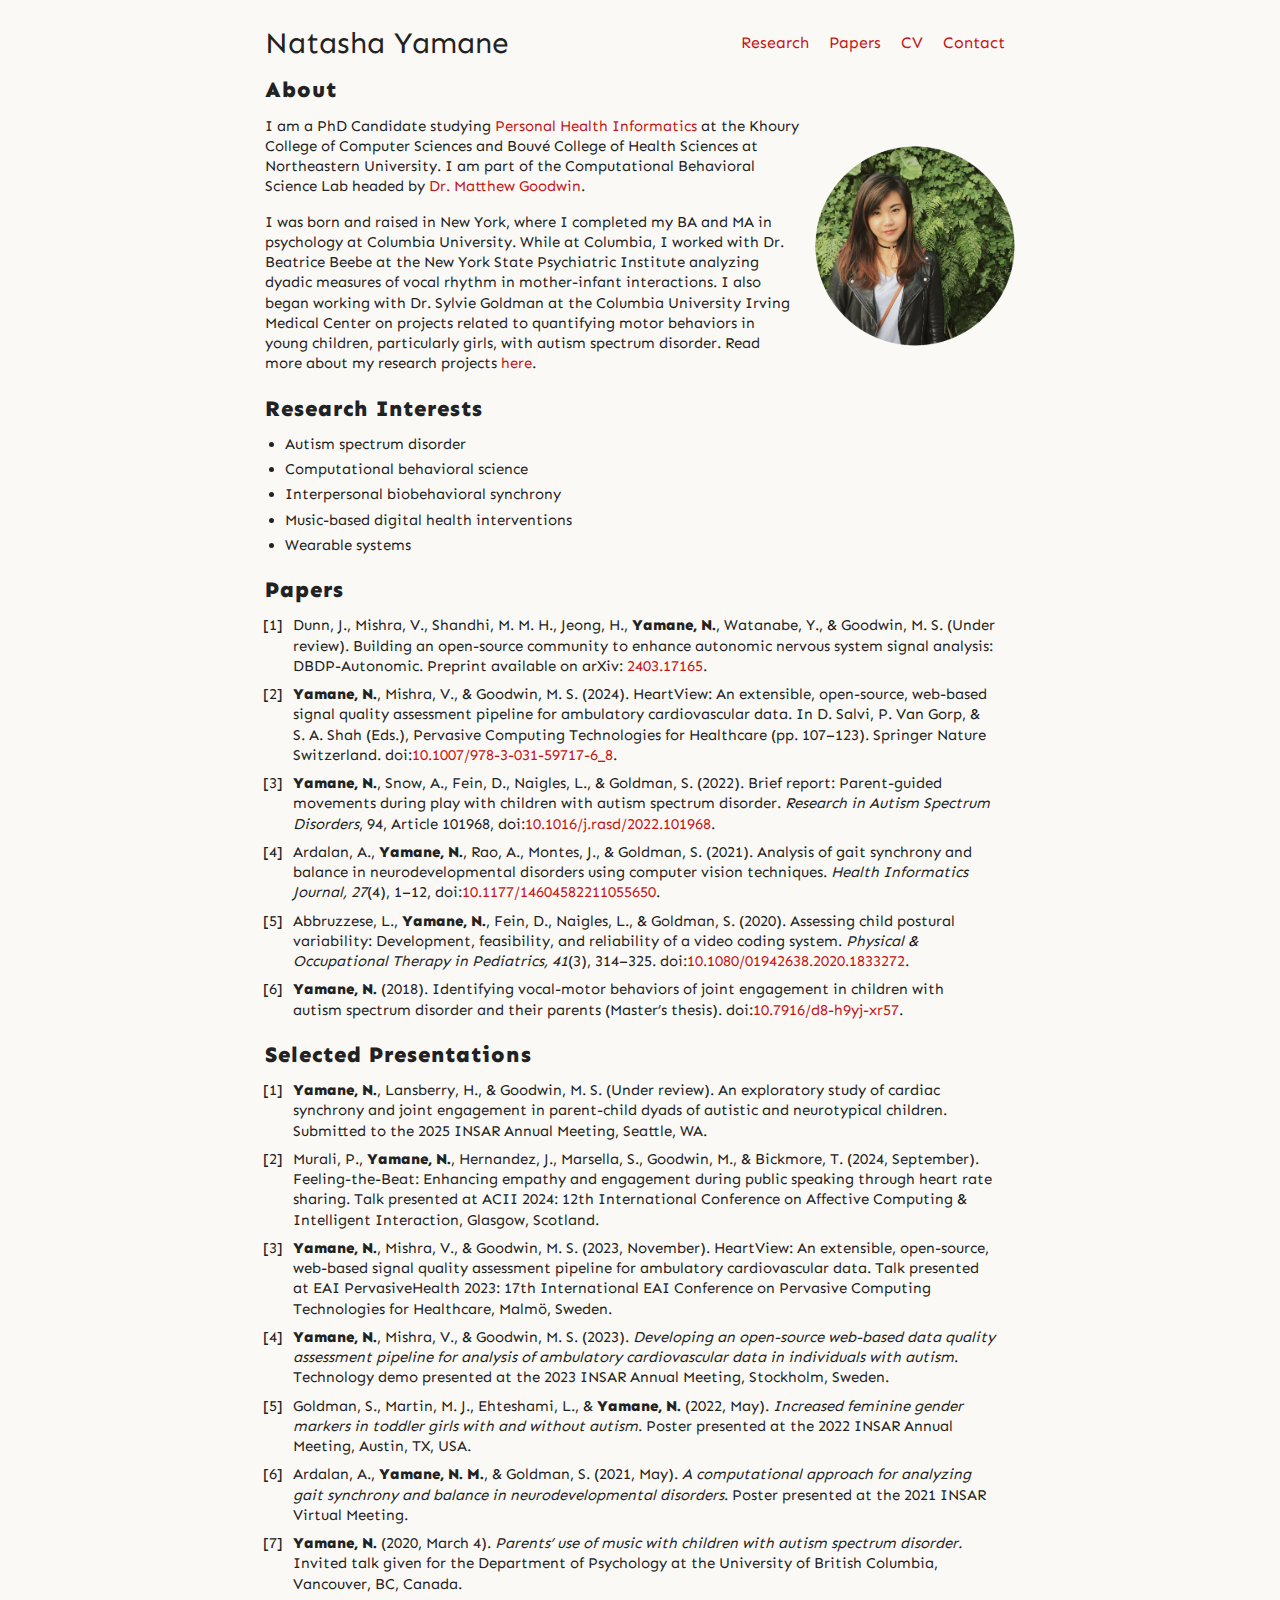
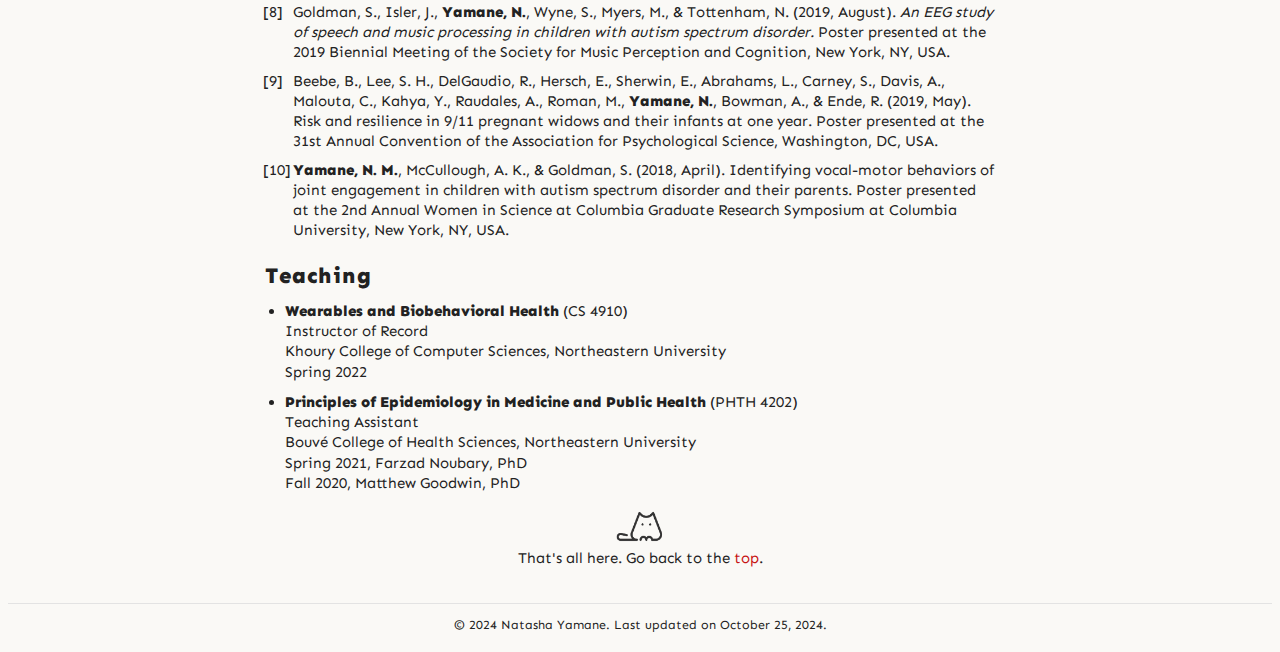
==== commit 6c6a4def: "updated with recent projects" ====
--- a/index.html
+++ b/index.html
@@ -26,7 +26,7 @@
         <div class="container">
             <h2>About</h2>
             <p><img class="profile-picture" src="assets/nyamane_profile.png"></p>
-            <p>I am a fourth-year PhD student studying <a
+            <p>I am a PhD Candidate studying <a
               href="https://phi.khoury.northeastern.edu/" target="new">Personal
                 Health Informatics</a> at the Khoury College of Computer
                 Sciences and Bouvé College of Health Sciences at Northeastern
@@ -51,17 +51,28 @@
                 <li>Autism spectrum disorder</li>
                 <li>Computational behavioral science</li>
                 <li>Interpersonal biobehavioral synchrony</li>
-                <li>Health informatics and digital health technologies</li>
+                <li>Music-based digital health interventions</li>
+                <li>Wearable systems</li>
             </ul>
             
             <h2 id="pubs">Papers</h2>
             <ol>
-                <li><b>Yamane, N.</b>, Mishra, V., & Goodwin, M. S. (in press).
+                <li>Dunn, J., Mishra, V., Shandhi, M. M. H., Jeong, H.,
+                    <b>Yamane, N.</b>, Watanabe, Y., & Goodwin, M. S.
+                    (Under review). Building an open-source community to
+                    enhance autonomic nervous system signal analysis:
+                    DBDP-Autonomic. Preprint available on arXiv: <a
+                      href="https://arxiv.org/abs/2403.17165"
+                      target="new">2403.17165</a>.</li>
+                <li><b>Yamane, N.</b>, Mishra, V., & Goodwin, M. S. (2024).
                     HeartView: An extensible, open-source, web-based signal
-                    quality assessment pipeline for ambulatory cardiovascular
-                    data. <i>Proceedings of the 17th EAI International
-                        Conference on Pervasive Computing Technologies for
-                        Healthcare</i>, 1–21.
+                    quality assessment pipeline for ambulatory
+                    cardiovascular data. In D. Salvi, P. Van Gorp, & S. A.
+                    Shah (Eds.), Pervasive Computing Technologies for
+                    Healthcare (pp. 107–123). Springer Nature Switzerland.
+                    doi:<a
+                      href="https://doi.org/10.1007/978-3-031-59717-6_8"
+                      target="new">10.1007/978-3-031-59717-6_8</a>.
                 </li>
                 <li><b>Yamane, N.</b>, Snow, A., Fein, D., Naigles, L., &
                     Goldman, S. (2022). Brief report: Parent-guided movements
@@ -96,6 +107,26 @@
             
             <h2 id="presentations">Selected Presentations</h2>
             <ol>
+                <li><b>Yamane, N.</b>, Lansberry, H., & Goodwin, M. S.
+                    (Under review). An exploratory study of cardiac
+                    synchrony and joint engagement in parent-child dyads of
+                    autistic and neurotypical children. Submitted to the 2025
+                    INSAR Annual Meeting, Seattle, WA.
+                </li>
+                <li>Murali, P., <b>Yamane, N.</b>, Hernandez, J., Marsella,
+                    S., Goodwin, M., & Bickmore, T. (2024, September).
+                    Feeling-the-Beat: Enhancing empathy and engagement
+                    during public speaking through heart rate sharing.
+                    Talk presented at ACII 2024: 12th International
+                    Conference on Affective Computing & Intelligent
+                    Interaction, Glasgow, Scotland.</li>
+                <li><b>Yamane, N.</b>, Mishra, V., & Goodwin, M. S. (2023,
+                    November). HeartView: An extensible, open-source,
+                    web-based signal quality assessment pipeline for
+                    ambulatory cardiovascular data. Talk presented at
+                    EAI PervasiveHealth 2023: 17th International EAI
+                    Conference on Pervasive Computing Technologies for
+                    Healthcare, Malmö, Sweden.</li>
                 <li><b>Yamane, N.</b>, Mishra, V., & Goodwin, M. S. (2023).
                     <i>Developing an open-source web-based data quality
                         assessment pipeline for analysis of ambulatory
@@ -172,7 +203,7 @@
     <footer class="footer">
         <div>
             <small>© 2024 Natasha Yamane. Last updated on <a
-              href="https://github.com/nmy2103/nmy2103.github.io">March 7, 2024</a>.</small>
+              href="https://github.com/nmy2103/nmy2103.github.io">October 25, 2024</a>.</small>
         </div>
     </footer>
 </body>
--- a/style.css
+++ b/style.css
@@ -59,19 +59,45 @@
     color: #222222;
 }
 
-h1, h2 {
-    font-size: 22px;
+h1 {
+    font-size: 26px;
+    font-weight: 600;
+    color: #be0c0c;
+    padding-top: 15px;
+}
+
+h2 {
+    font-size: 22px !important;
     font-family: 'Sen', sans-serif;
-    font-weight: 800;
-    padding-top: 5px;
-    margin-bottom: -2px;
+    font-weight: 800 !important;
+    letter-spacing: -0.2pt;
+    padding-top: 10px;
+    margin-bottom: 10px;
 }
 
 h3 {
-    font-size: 17px;
+    font-size: 18px;
     font-weight: 600;
     color: #4f4f4f;
     padding-top: 15px;
+}
+
+code {
+    font-size: 14px;
+    font-family: Monaco;
+    background-color: #faf1f1;
+    padding: 2px;
+}
+
+pre {
+    font-size: 13px;
+    font-family: Monaco;
+    letter-spacing: -0.2px;
+    background-color: #faf1f1;
+    padding: 10px 8px 10px 8px;
+    border-radius: 2px;
+    border: 1px dotted #4f4f4f;
+    line-height: 1.5;
 }
 
 table, th, tr {
@@ -80,6 +106,38 @@
     margin-top: 10px;
     margin-left: -2px;
     width: 100%;
+}
+
+.pages {
+    padding-top: 20px;
+    font-size: 17px;
+    line-height: 1.5em;
+    text-align: justify;
+}
+
+.tags {
+    display: flex;
+    margin-top: -5px;
+    padding-bottom: 15px;
+    border-bottom: 1px dotted #222222;
+}
+
+.pages-tag {
+    border-radius: 10px;
+    padding: 0px 6px 0px 6px;  /* top right bottom left */
+    font-size: 13px;
+    background-color: #c71414;
+    color: #ffffff;
+    text-transform: uppercase;
+    width: max-content;
+    margin-right: 5px;
+}
+
+.pages-title {
+    font-size: 28px !important;
+    font-weight: 600 !important;
+    margin-bottom: 0px;
+    color: #222222;
 }
 
 /* styles profile picture */
@@ -231,6 +289,7 @@
     border-top: 1px solid #e3e3e3;
     padding: 10px 0px 0px 0px;
     margin-top: 20px;
+    left: 0;
     left: 0;
     bottom: 0;
     height: 30px;
